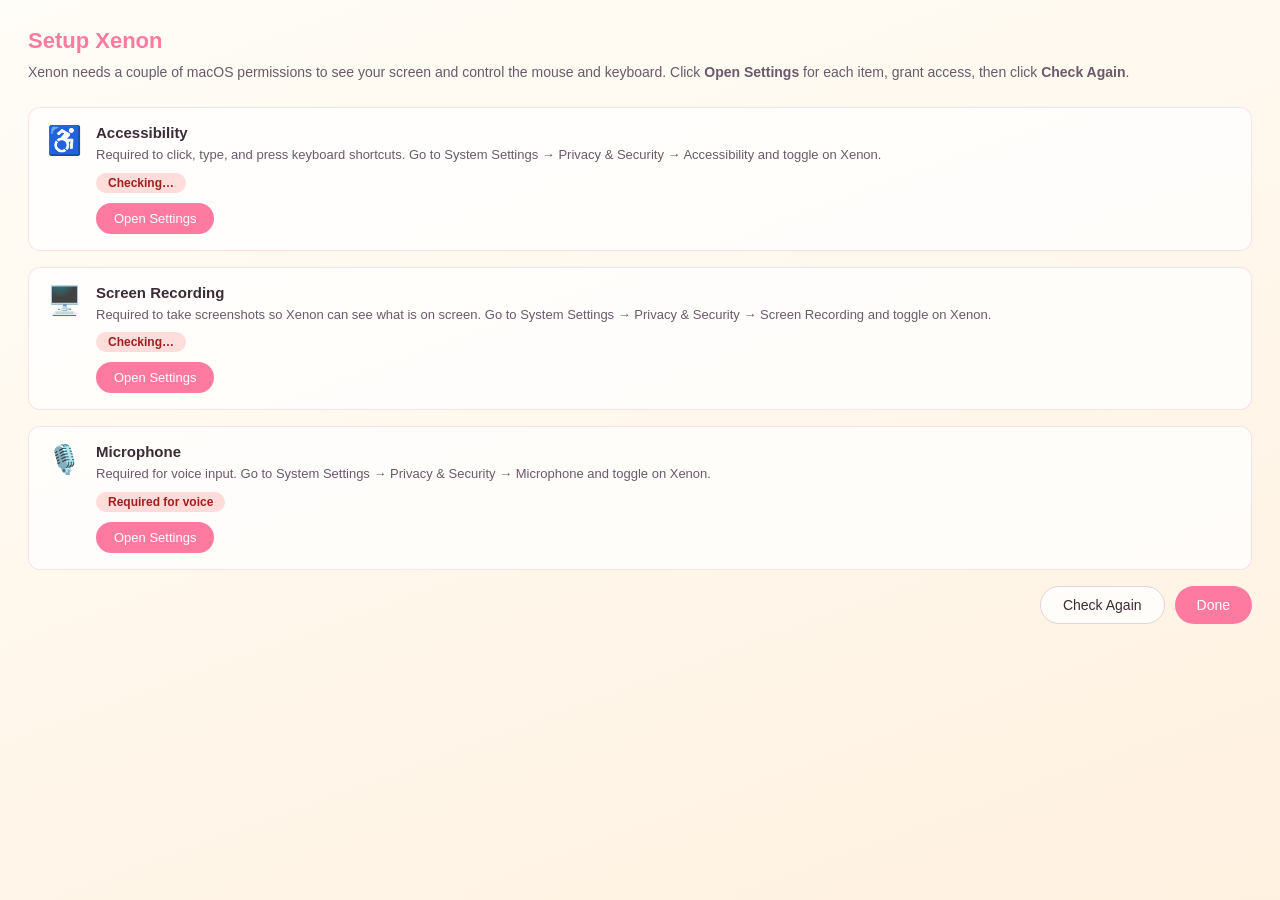
==== src/onboarding.html @ cc40bfe1 "feat(agent): vision ReAct loop, provider fallback, permission onboarding - Screenshot type: downscal" ====
<!DOCTYPE html>
<html lang="en">
<head>
    <meta charset="UTF-8">
    <meta name="viewport" content="width=device-width, initial-scale=1.0">
    <title>Xenon — Permission Setup</title>
    <style>
        * { margin: 0; padding: 0; box-sizing: border-box; }
        body {
            font-family: -apple-system, BlinkMacSystemFont, "Segoe UI", sans-serif;
            background: linear-gradient(160deg, #fffdf7 0%, #fff1e0 100%);
            color: #3a2b34;
            padding: 28px;
            min-height: 100vh;
        }
        h1 { font-size: 22px; margin-bottom: 8px; color: #ff7aa1; }
        .subtitle { font-size: 14px; color: #6a5a6a; margin-bottom: 24px; line-height: 1.5; }
        .permission-card {
            display: flex;
            align-items: flex-start;
            gap: 14px;
            padding: 16px 18px;
            margin-bottom: 16px;
            background: rgba(255,255,255,0.75);
            border-radius: 12px;
            border: 1px solid rgba(255,170,190,0.35);
        }
        .icon { font-size: 28px; flex-shrink: 0; }
        .permission-body { flex: 1; }
        .permission-title { font-size: 15px; font-weight: 600; margin-bottom: 4px; }
        .permission-desc { font-size: 13px; color: #6a5a6a; line-height: 1.5; }
        .status-badge {
            display: inline-block;
            margin-top: 8px;
            padding: 3px 12px;
            border-radius: 999px;
            font-size: 12px;
            font-weight: 600;
        }
        .status-ok { background: rgba(120, 200, 120, 0.25); color: #2a7a2a; }
        .status-missing { background: rgba(255, 120, 120, 0.25); color: #a02020; }
        .open-settings-btn {
            margin-top: 10px;
            padding: 8px 18px;
            border: none;
            border-radius: 999px;
            background: #ff7aa1;
            color: #fff;
            font-size: 13px;
            cursor: pointer;
            font-family: inherit;
        }
        .open-settings-btn:hover { background: #ff5a85; }
        .actions {
            display: flex;
            justify-content: flex-end;
            gap: 10px;
            margin-top: 8px;
        }
        .btn {
            padding: 10px 22px;
            border: none;
            border-radius: 999px;
            font-size: 14px;
            cursor: pointer;
            font-family: inherit;
            transition: all 0.2s;
        }
        .btn-primary { background: #ff7aa1; color: #fff; }
        .btn-primary:hover { background: #ff5a85; }
        .btn-secondary { background: rgba(255,255,255,0.8); color: #3a2b34; border: 1px solid #e7d1da; }
        .btn-secondary:hover { background: rgba(255,255,255,1); }
    </style>
</head>
<body>
    <div>
        <h1>Setup Xenon</h1>
        <p class="subtitle">Xenon needs a couple of macOS permissions to see your screen and control the mouse and keyboard. Click <strong>Open Settings</strong> for each item, grant access, then click <strong>Check Again</strong>.</p>

        <div class="permission-card">
            <div class="icon">♿</div>
            <div class="permission-body">
                <div class="permission-title">Accessibility</div>
                <div class="permission-desc">Required to click, type, and press keyboard shortcuts. Go to System Settings → Privacy &amp; Security → Accessibility and toggle on Xenon.</div>
                <span id="status-accessibility" class="status-badge status-missing">Checking…</span><br>
                <button class="open-settings-btn" onclick="openSettings('accessibility')">Open Settings</button>
            </div>
        </div>

        <div class="permission-card">
            <div class="icon">🖥️</div>
            <div class="permission-body">
                <div class="permission-title">Screen Recording</div>
                <div class="permission-desc">Required to take screenshots so Xenon can see what is on screen. Go to System Settings → Privacy &amp; Security → Screen Recording and toggle on Xenon.</div>
                <span id="status-screen" class="status-badge status-missing">Checking…</span><br>
                <button class="open-settings-btn" onclick="openSettings('screen')">Open Settings</button>
            </div>
        </div>

        <div class="permission-card">
            <div class="icon">🎙️</div>
            <div class="permission-body">
                <div class="permission-title">Microphone</div>
                <div class="permission-desc">Required for voice input. Go to System Settings → Privacy &amp; Security → Microphone and toggle on Xenon.</div>
                <span id="status-microphone" class="status-badge status-missing">Required for voice</span><br>
                <button class="open-settings-btn" onclick="openSettings('microphone')">Open Settings</button>
            </div>
        </div>

        <div class="actions">
            <button class="btn btn-secondary" onclick="checkAgain()">Check Again</button>
            <button class="btn btn-primary" id="done-btn" onclick="closeOnboarding()">Done</button>
        </div>
    </div>

    <script>
        const { invoke } = window.__TAURI__.core;

        function setStatus(id, ok, okText, missingText) {
            const el = document.getElementById(id);
            if (ok) {
                el.textContent = okText;
                el.className = 'status-badge status-ok';
            } else {
                el.textContent = missingText;
                el.className = 'status-badge status-missing';
            }
        }

        async function checkPermissions() {
            try {
                const perms = await invoke('get_permissions');
                setStatus('status-accessibility', perms.accessibility, '✓ Granted', '✗ Not granted');
                setStatus('status-screen', perms.screen_recording, '✓ Granted', '✗ Not granted');

                // Microphone is not checked via FFI; show a hint.
                const micEl = document.getElementById('status-microphone');
                micEl.textContent = 'Check in Settings';
                micEl.className = 'status-badge status-missing';

                // Auto-close if everything granted.
                if (perms.accessibility && perms.screen_recording) {
                    document.getElementById('done-btn').textContent = 'Done ✓';
                }
            } catch (e) {
                console.error('get_permissions failed:', e);
            }
        }

        async function openSettings(area) {
            try {
                await invoke('open_permission_settings', { area });
            } catch (e) {
                console.error('open_permission_settings failed:', e);
            }
        }

        function checkAgain() {
            checkPermissions();
        }

        function closeOnboarding() {
            // Close the onboarding window.
            const win = window.__TAURI__?.window?.getCurrentWindow?.();
            if (win) { win.close(); }
        }

        checkPermissions();
    </script>
</body>
</html>
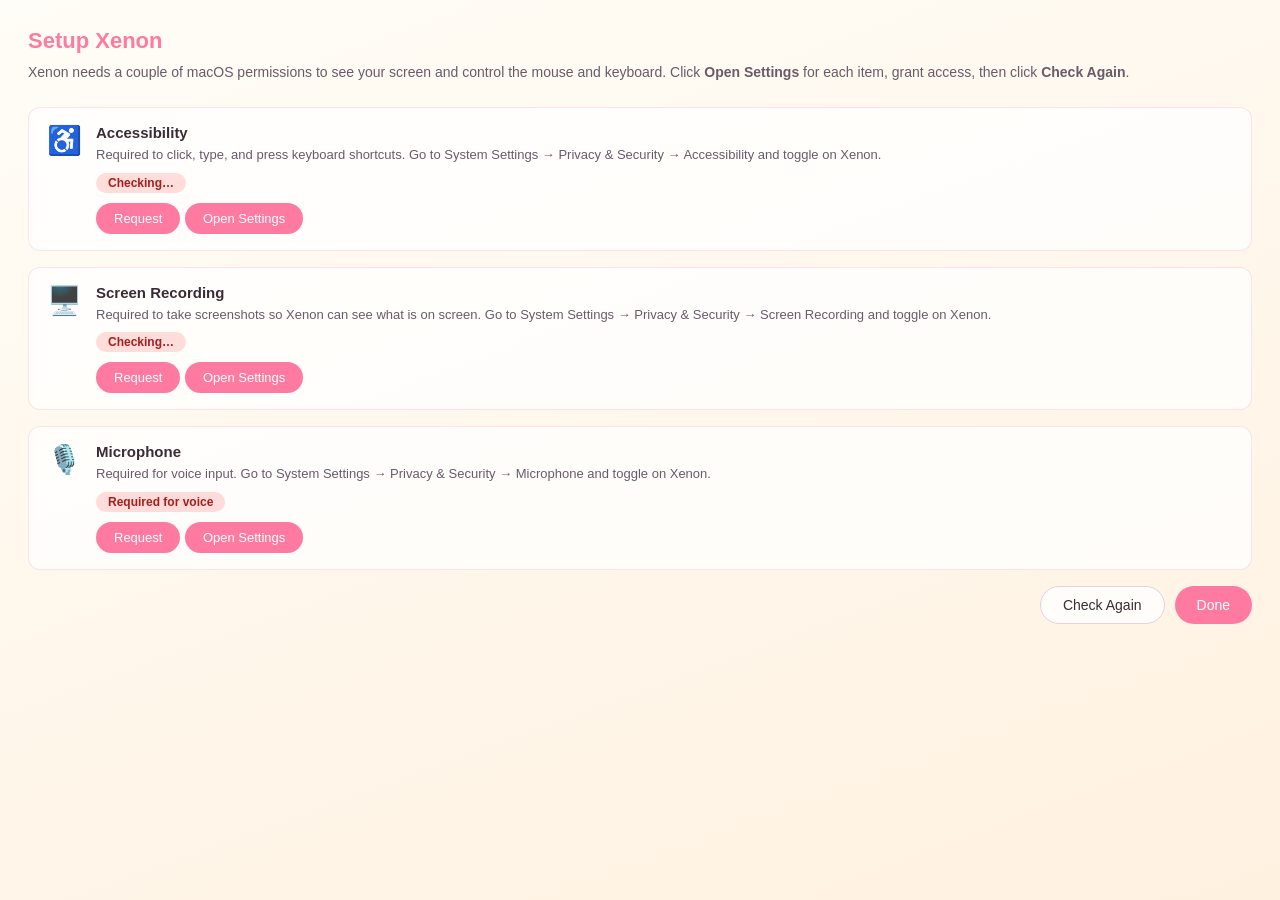
==== commit 8ccf87bc: "feat: stable ad-hoc signing (TCC grants survive updates), real permission status/requests, mic retry" ====
--- a/src/onboarding.html
+++ b/src/onboarding.html
@@ -83,6 +83,7 @@
                 <div class="permission-title">Accessibility</div>
                 <div class="permission-desc">Required to click, type, and press keyboard shortcuts. Go to System Settings → Privacy &amp; Security → Accessibility and toggle on Xenon.</div>
                 <span id="status-accessibility" class="status-badge status-missing">Checking…</span><br>
+                <button class="open-settings-btn" id="request-accessibility" onclick="requestPermission('accessibility')">Request</button>
                 <button class="open-settings-btn" onclick="openSettings('accessibility')">Open Settings</button>
             </div>
         </div>
@@ -93,6 +94,7 @@
                 <div class="permission-title">Screen Recording</div>
                 <div class="permission-desc">Required to take screenshots so Xenon can see what is on screen. Go to System Settings → Privacy &amp; Security → Screen Recording and toggle on Xenon.</div>
                 <span id="status-screen" class="status-badge status-missing">Checking…</span><br>
+                <button class="open-settings-btn" id="request-screen" onclick="requestPermission('screen')">Request</button>
                 <button class="open-settings-btn" onclick="openSettings('screen')">Open Settings</button>
             </div>
         </div>
@@ -103,6 +105,7 @@
                 <div class="permission-title">Microphone</div>
                 <div class="permission-desc">Required for voice input. Go to System Settings → Privacy &amp; Security → Microphone and toggle on Xenon.</div>
                 <span id="status-microphone" class="status-badge status-missing">Required for voice</span><br>
+                <button class="open-settings-btn" id="request-microphone" onclick="requestPermission('microphone')">Request</button>
                 <button class="open-settings-btn" onclick="openSettings('microphone')">Open Settings</button>
             </div>
         </div>
@@ -116,13 +119,15 @@
     <script>
         const { invoke } = window.__TAURI__.core;
 
-        function setStatus(id, ok, okText, missingText) {
+        function setStatus(id, entry, okText, missingText) {
             const el = document.getElementById(id);
-            if (ok) {
+            const granted = entry ? entry.granted : false;
+            if (granted) {
                 el.textContent = okText;
                 el.className = 'status-badge status-ok';
             } else {
-                el.textContent = missingText;
+                const state = entry && entry.state ? entry.state : 'not-granted';
+                el.textContent = missingText.replace('{state}', state);
                 el.className = 'status-badge status-missing';
             }
         }
@@ -131,15 +136,11 @@
             try {
                 const perms = await invoke('get_permissions');
                 setStatus('status-accessibility', perms.accessibility, '✓ Granted', '✗ Not granted');
-                setStatus('status-screen', perms.screen_recording, '✓ Granted', '✗ Not granted');
-
-                // Microphone is not checked via FFI; show a hint.
-                const micEl = document.getElementById('status-microphone');
-                micEl.textContent = 'Check in Settings';
-                micEl.className = 'status-badge status-missing';
+                setStatus('status-screen', perms.screenRecording, '✓ Granted', '✗ Not granted');
+                setStatus('status-microphone', perms.microphone, '✓ Granted', '✗ {state}');
 
                 // Auto-close if everything granted.
-                if (perms.accessibility && perms.screen_recording) {
+                if (perms.accessibility.granted && perms.screenRecording.granted && perms.microphone.granted) {
                     document.getElementById('done-btn').textContent = 'Done ✓';
                 }
             } catch (e) {
@@ -153,6 +154,20 @@
             } catch (e) {
                 console.error('open_permission_settings failed:', e);
             }
+        }
+
+        // Request the permission in-app where the OS allows it (mic, screen),
+        // then re-read the real status. Accessibility only opens Settings.
+        async function requestPermission(area) {
+            const btn = document.getElementById('request-' + area);
+            if (btn) { btn.disabled = true; btn.textContent = 'Requesting…'; }
+            try {
+                await invoke('request_permission', { area });
+            } catch (e) {
+                console.error('request_permission failed:', e);
+            }
+            await checkPermissions();
+            if (btn) { btn.disabled = false; btn.textContent = 'Request'; }
         }
 
         function checkAgain() {
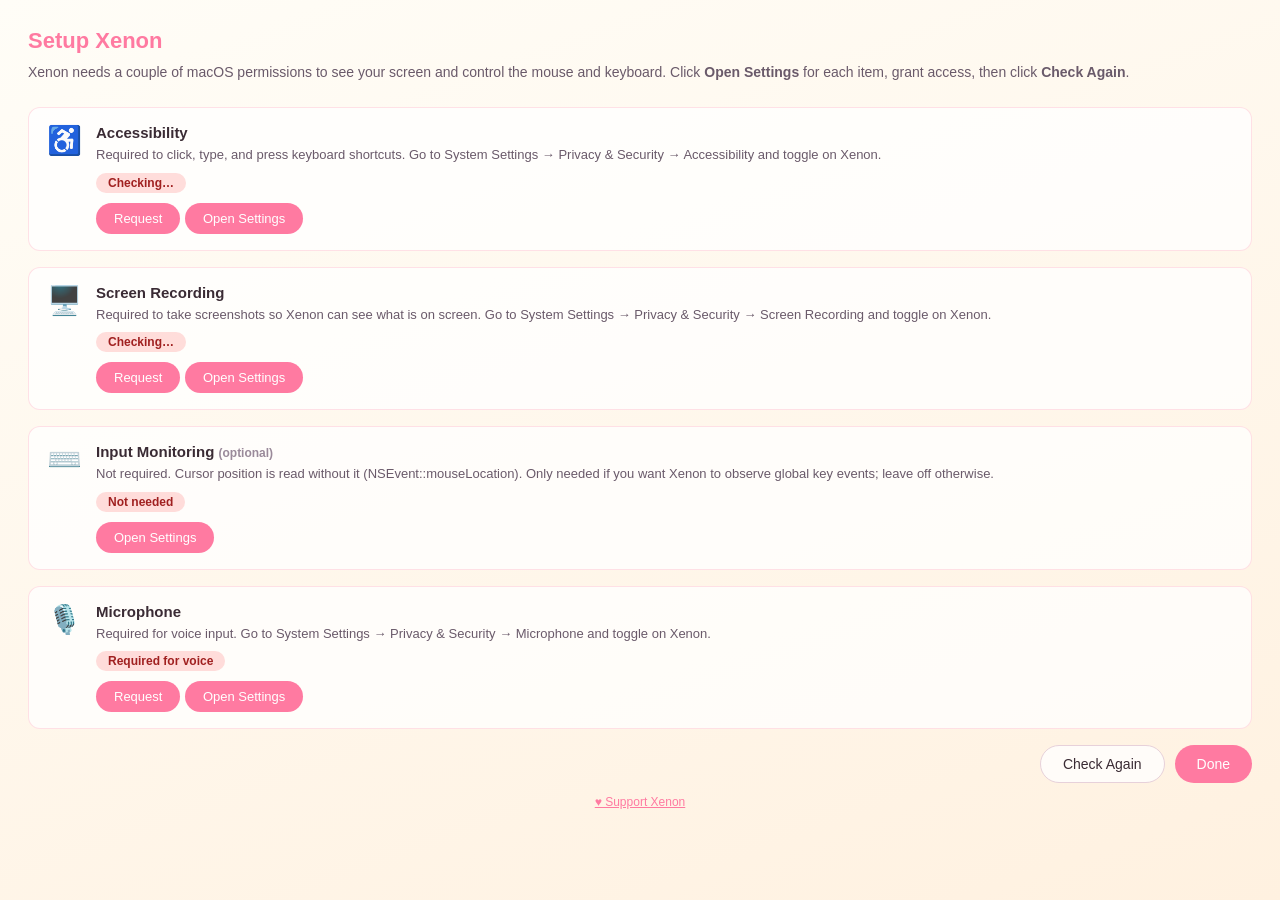
==== commit ae8f4b28: "fix: keys persist in Keychain (apple-native, single item, safe fallback); windows close + Saved feed" ====
--- a/src/onboarding.html
+++ b/src/onboarding.html
@@ -100,6 +100,16 @@
         </div>
 
         <div class="permission-card">
+            <div class="icon">⌨️</div>
+            <div class="permission-body">
+                <div class="permission-title">Input Monitoring <span style="font-size:12px;color:#9a8a9a;">(optional)</span></div>
+                <div class="permission-desc">Not required. Cursor position is read without it (NSEvent::mouseLocation). Only needed if you want Xenon to observe global key events; leave off otherwise.</div>
+                <span id="status-input" class="status-badge status-missing">Not needed</span><br>
+                <button class="open-settings-btn" onclick="openSettings('input')">Open Settings</button>
+            </div>
+        </div>
+
+        <div class="permission-card">
             <div class="icon">🎙️</div>
             <div class="permission-body">
                 <div class="permission-title">Microphone</div>
@@ -113,6 +123,9 @@
         <div class="actions">
             <button class="btn btn-secondary" onclick="checkAgain()">Check Again</button>
             <button class="btn btn-primary" id="done-btn" onclick="closeOnboarding()">Done</button>
+        </div>
+        <div style="text-align:center;margin-top:12px;font-size:12px;">
+            <a href="#" onclick="event.preventDefault(); invoke('open_support_link', {kind:'sponsors'}).catch(()=>{}); return false;" style="color:#ff7aa1;">♥ Support Xenon</a>
         </div>
     </div>
 
@@ -132,16 +145,24 @@
             }
         }
 
+        let allGranted = false;
+
         async function checkPermissions() {
             try {
                 const perms = await invoke('get_permissions');
                 setStatus('status-accessibility', perms.accessibility, '✓ Granted', '✗ Not granted');
                 setStatus('status-screen', perms.screenRecording, '✓ Granted', '✗ Not granted');
+                // Input Monitoring is optional / not needed; show a static label.
+                (function () {
+                    const el = document.getElementById('status-input');
+                    if (el) { el.textContent = 'Not needed'; el.className = 'status-badge status-ok'; }
+                })();
                 setStatus('status-microphone', perms.microphone, '✓ Granted', '✗ {state}');
 
-                // Auto-close if everything granted.
-                if (perms.accessibility.granted && perms.screenRecording.granted && perms.microphone.granted) {
-                    document.getElementById('done-btn').textContent = 'Done ✓';
+                allGranted = perms.accessibility.granted && perms.screenRecording.granted && perms.microphone.granted;
+                if (allGranted) {
+                    document.getElementById('done-btn').textContent = 'All set ✓';
+                    setTimeout(closeOnboarding, 1200);
                 }
             } catch (e) {
                 console.error('get_permissions failed:', e);
@@ -156,7 +177,7 @@
             }
         }
 
-        // Request the permission in-app where the OS allows it (mic, screen),
+        // Request the permission in-app where the OS allows it (mic, screen, input),
         // then re-read the real status. Accessibility only opens Settings.
         async function requestPermission(area) {
             const btn = document.getElementById('request-' + area);
@@ -175,10 +196,17 @@
         }
 
         function closeOnboarding() {
-            // Close the onboarding window.
+            // Dismiss for this version, then close.
+            invoke('dismiss_onboarding').catch(() => {});
             const win = window.__TAURI__?.window?.getCurrentWindow?.();
             if (win) { win.close(); }
         }
+
+        // Re-check on window focus (user returns from System Settings).
+        window.addEventListener('focus', checkPermissions);
+
+        // Re-check every 2 s while open.
+        setInterval(checkPermissions, 2000);
 
         checkPermissions();
     </script>
